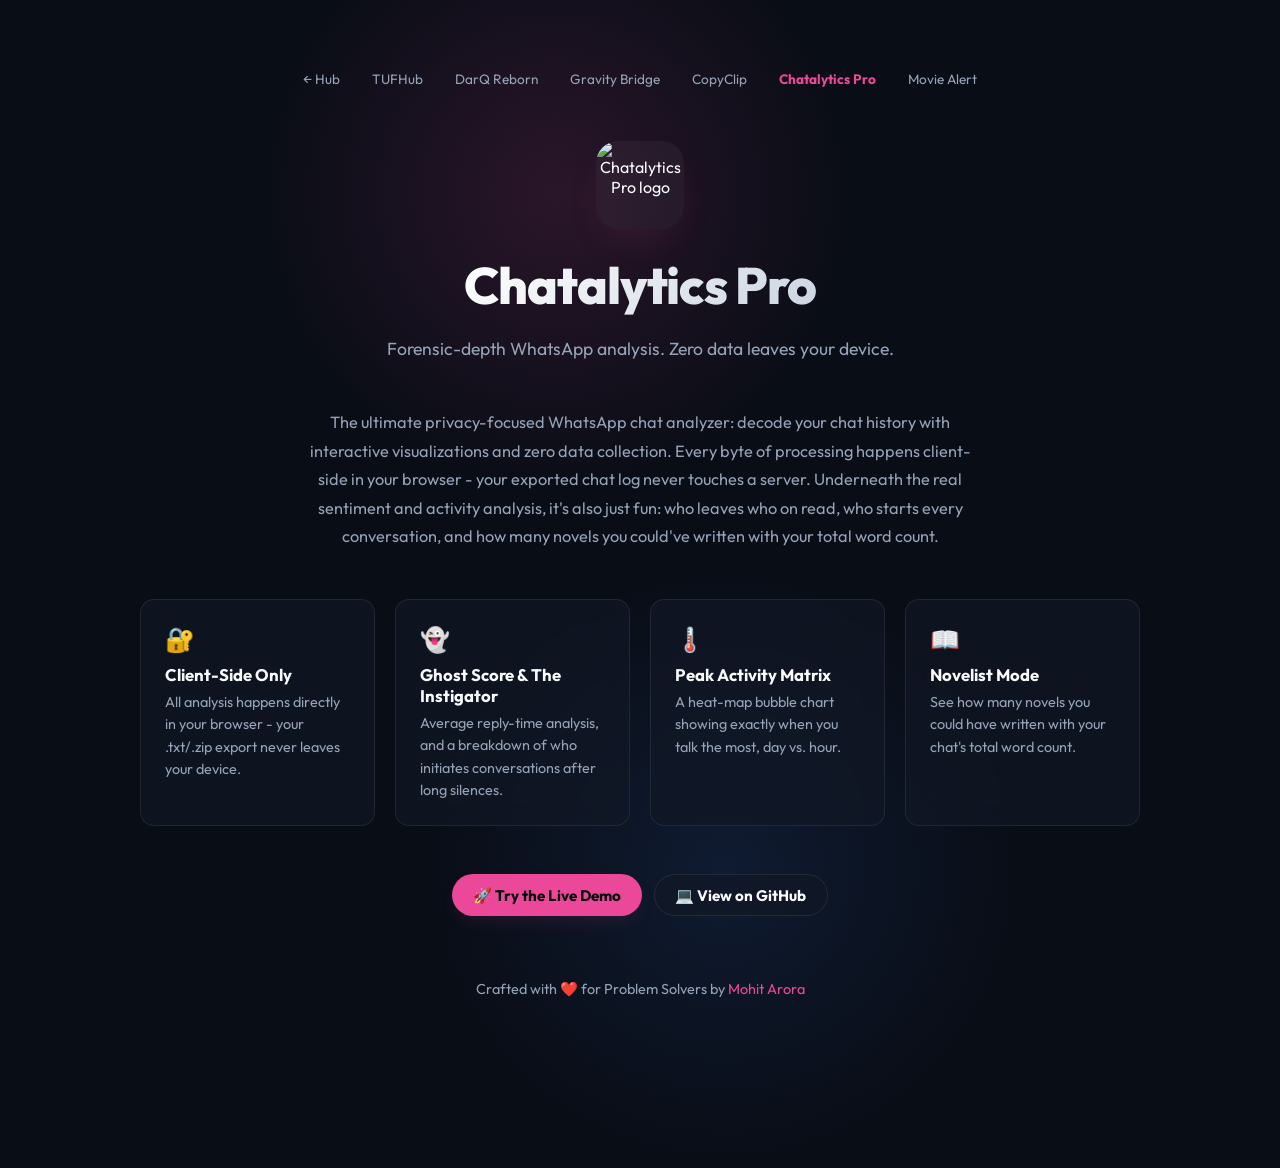
==== chat-analyzer/index.html @ bf2cc501 "feat: real icons, per-app subpages with dynamic theming, drop archive Addresses feedback on the prev" ====
<!DOCTYPE html>
<html lang="en">
<head>
    <meta charset="UTF-8">
    <meta name="viewport" content="width=device-width, initial-scale=1.0">
    <title>Chatalytics Pro | Mohit Arora</title>
    <link href="https://fonts.googleapis.com/css2?family=Outfit:wght@400;500;600;700;800&family=Fira+Code:wght@400;500&display=swap" rel="stylesheet">
    <link rel="icon" type="image/png" href="https://raw.githubusercontent.com/Arora-Sir/chatalytics-pro/main/public/logo192.png">
    <link rel="stylesheet" href="../assets/style.css">
</head>
<body class="theme-chatalytics-pro">
    <div class="container">
        <nav class="subpage-nav">
            <a href="../">&larr; Hub</a>
            <a href="../tufhub/">TUFHub</a>
            <a href="../darq-reborn/">DarQ Reborn</a>
            <a href="../gravity-bridge/">Gravity Bridge</a>
            <a href="../copyclip/">CopyClip</a>
            <a href="../chat-analyzer/" class="current">Chatalytics Pro</a>
            <a href="../movie-alert/">Movie Alert</a>
        </nav>

        <div class="project-hero">
            <img class="project-hero-icon" src="https://raw.githubusercontent.com/Arora-Sir/chatalytics-pro/main/public/logo512.png" alt="Chatalytics Pro logo">
            <h1>Chatalytics Pro</h1>
            <p class="project-tagline">Forensic-depth WhatsApp analysis. Zero data leaves your device.</p>
        </div>

        <p class="why-section">
            The ultimate privacy-focused WhatsApp chat analyzer: decode your chat history with
            interactive visualizations and zero data collection. Every byte of processing happens
            client-side in your browser - your exported chat log never touches a server. Underneath
            the real sentiment and activity analysis, it's also just fun: who leaves who on read, who
            starts every conversation, and how many novels you could've written with your total word count.
        </p>

        <div class="feature-grid">
            <div class="feature-card">
                <div class="feature-icon">🔐</div>
                <h3>Client-Side Only</h3>
                <p>All analysis happens directly in your browser - your .txt/.zip export never leaves your device.</p>
            </div>
            <div class="feature-card">
                <div class="feature-icon">👻</div>
                <h3>Ghost Score &amp; The Instigator</h3>
                <p>Average reply-time analysis, and a breakdown of who initiates conversations after long silences.</p>
            </div>
            <div class="feature-card">
                <div class="feature-icon">🌡️</div>
                <h3>Peak Activity Matrix</h3>
                <p>A heat-map bubble chart showing exactly when you talk the most, day vs. hour.</p>
            </div>
            <div class="feature-card">
                <div class="feature-icon">📖</div>
                <h3>Novelist Mode</h3>
                <p>See how many novels you could have written with your chat's total word count.</p>
            </div>
        </div>

        <div class="cta-row">
            <a href="https://arora-sir.github.io/chatalytics-pro" class="cta-pill" target="_blank" rel="noopener">🚀 Try the Live Demo</a>
            <a href="https://github.com/Arora-Sir/chatalytics-pro" class="cta-pill secondary" target="_blank" rel="noopener">💻 View on GitHub</a>
        </div>

        <footer>
            Crafted with ❤️ for Problem Solvers by <a href="https://github.com/Arora-Sir">Mohit Arora</a>
        </footer>
    </div>
</body>
</html>
---- assets/style.css ----
/* ============================================================
   Arora-Sir.github.io - shared stylesheet
   Used by index.html and every /*-app subpage. Each subpage adds
   ONE body.theme-X class (see bottom of this file) to swap its
   accent color; everything else - layout, cards, type - stays
   identical across every page for a consistent system.
   ============================================================ */

:root {
    --bg: #090d16;
    --card-bg: rgba(18, 24, 38, 0.7);
    --card-border: rgba(255, 255, 255, 0.08);
    --primary: #f97316;
    --primary-glow: rgba(249, 115, 22, 0.15);
    --text-main: #f8fafc;
    --text-muted: #94a3b8;
    --accent-blue: #3b82f6;
}

* {
    box-sizing: border-box;
    margin: 0;
    padding: 0;
}

body {
    background-color: var(--bg);
    color: var(--text-main);
    font-family: 'Outfit', sans-serif;
    min-height: 100vh;
    display: flex;
    flex-direction: column;
    /* flex-start, not center: centering clips/misplaces content once a page is taller than
       the viewport, which every page here now is. */
    justify-content: flex-start;
    align-items: center;
    padding: 4rem 2rem;
    position: relative;
    overflow-x: hidden;
}

/* Ambient glow background */
body::before {
    content: '';
    position: absolute;
    top: -10%;
    left: 20%;
    width: 600px;
    height: 600px;
    background: radial-gradient(circle, var(--primary-glow) 0%, rgba(0, 0, 0, 0) 70%);
    border-radius: 50%;
    z-index: -1;
    pointer-events: none;
    transition: background 0.4s ease;
}

body::after {
    content: '';
    position: absolute;
    bottom: -10%;
    right: 20%;
    width: 600px;
    height: 600px;
    background: radial-gradient(circle, rgba(59, 130, 246, 0.12) 0%, rgba(0, 0, 0, 0) 70%);
    border-radius: 50%;
    z-index: -1;
    pointer-events: none;
}

.container {
    max-width: 1000px;
    width: 100%;
    margin: 0 auto;
}

/* Profile links */
.profile-links {
    display: flex;
    flex-wrap: wrap;
    justify-content: center;
    gap: 0.6rem;
    margin-bottom: 2.25rem;
}

.profile-pill {
    display: inline-flex;
    align-items: center;
    gap: 0.4rem;
    padding: 0.5rem 1.05rem;
    border-radius: 999px;
    background: var(--card-bg);
    border: 1px solid var(--card-border);
    color: var(--text-main);
    font-size: 0.88rem;
    font-weight: 600;
    text-decoration: none;
    backdrop-filter: blur(12px);
    transition: all 0.25s ease;
}

.profile-pill:hover {
    border-color: rgba(255, 255, 255, 0.25);
    transform: translateY(-2px);
    box-shadow: 0 10px 25px -10px rgba(0, 0, 0, 0.5);
}

.profile-pill.primary {
    background: linear-gradient(135deg, #2563eb 0%, #1d4ed8 100%);
    border-color: transparent;
    color: #ffffff;
    box-shadow: 0 4px 12px rgba(37, 99, 235, 0.3);
}

.profile-pill.primary:hover {
    box-shadow: 0 6px 18px rgba(37, 99, 235, 0.45);
}

/* Avatar */
.avatar {
    width: 92px;
    height: 92px;
    border-radius: 22px;
    object-fit: cover;
    border: 2px solid var(--card-border);
    box-shadow: 0 12px 30px -8px rgba(0, 0, 0, 0.6), 0 0 0 4px rgba(255, 255, 255, 0.02);
    display: block;
    margin: 0 auto 1.25rem;
}

h1 {
    font-size: clamp(2.1rem, 6vw, 3.2rem);
    font-weight: 800;
    text-align: center;
    margin-bottom: 0.5rem;
    background: linear-gradient(135deg, #ffffff 0%, #cbd5e1 100%);
    -webkit-background-clip: text;
    -webkit-text-fill-color: transparent;
    letter-spacing: -0.02em;
}

p.subtitle {
    text-align: center;
    color: var(--text-muted);
    font-size: 1.1rem;
    margin-bottom: 3.5rem;
    font-weight: 400;
}

/* Section headings for the grids below the hero */
.section-heading {
    font-size: clamp(1.25rem, 3.2vw, 1.55rem);
    font-weight: 700;
    color: var(--text-main);
    margin: 3.25rem 0 0.5rem;
    display: flex;
    align-items: center;
    gap: 0.55rem;
}

.section-heading:first-of-type {
    margin-top: 0;
}

.section-subtext {
    color: var(--text-muted);
    font-size: 0.95rem;
    max-width: 640px;
    margin-bottom: 1.5rem;
}

.grid {
    display: grid;
    grid-template-columns: repeat(auto-fill, minmax(280px, 1fr));
    gap: 2rem;
}

.blueprint-card {
    background: var(--card-bg);
    border: 1px solid var(--card-border);
    border-radius: 16px;
    padding: 2.2rem;
    backdrop-filter: blur(12px);
    text-decoration: none;
    color: inherit;
    transition: all 0.3s cubic-bezier(0.4, 0, 0.2, 1);
    display: flex;
    flex-direction: column;
    justify-content: space-between;
    position: relative;
    overflow: hidden;
}

.blueprint-card::before {
    content: '';
    position: absolute;
    top: 0;
    left: 0;
    right: 0;
    height: 3px;
    background: linear-gradient(90deg, var(--primary), var(--accent-blue));
    opacity: 0;
    transition: opacity 0.3s ease;
}

.blueprint-card:hover {
    transform: translateY(-6px);
    border-color: rgba(255, 255, 255, 0.2);
    box-shadow: 0 20px 40px -15px rgba(0, 0, 0, 0.5), 0 0 30px var(--primary-glow);
}

.blueprint-card:hover::before {
    opacity: 1;
}

.card-icon {
    font-size: 2.5rem;
    margin-bottom: 1.2rem;
}

/* Real per-app icon image, replacing the emoji .card-icon on app cards */
.card-icon-img {
    width: 3rem;
    height: 3rem;
    border-radius: 0.9rem;
    object-fit: cover;
    background: rgba(255, 255, 255, 0.04);
    margin-bottom: 1.2rem;
    display: block;
}

.card-title {
    font-size: 1.4rem;
    font-weight: 700;
    margin-bottom: 0.8rem;
    color: #ffffff;
}

.card-desc {
    color: var(--text-muted);
    font-size: 0.95rem;
    line-height: 1.6;
    margin-bottom: 2rem;
}

.card-link {
    font-weight: 600;
    color: var(--primary);
    font-size: 0.95rem;
    display: flex;
    align-items: center;
    justify-content: space-between;
    gap: 0.5rem;
    transition: color 0.2s ease;
}

.store-btn {
    background: linear-gradient(135deg, #2563eb 0%, #1d4ed8 100%);
    color: #ffffff !important;
    padding: 0.4rem 0.9rem;
    border-radius: 8px;
    font-size: 0.85rem;
    font-weight: 600;
    text-decoration: none;
    box-shadow: 0 4px 12px rgba(37, 99, 235, 0.3);
    transition: all 0.2s ease;
}

.store-btn:hover {
    transform: translateY(-1px);
    box-shadow: 0 6px 16px rgba(37, 99, 235, 0.45);
}

.blueprint-card:hover .card-link {
    color: var(--primary);
    filter: brightness(1.25);
}

/* Private-repo badge: shown on a homepage card face (in place of nothing) and on a subpage's
   CTA row (in place of a GitHub pill) - never a link, since there's nowhere public to send anyone. */
.private-badge {
    display: inline-flex;
    align-items: center;
    gap: 0.4rem;
    padding: 0.35rem 0.8rem;
    border-radius: 999px;
    background: rgba(255, 255, 255, 0.05);
    border: 1px solid var(--card-border);
    color: var(--text-muted);
    font-size: 0.78rem;
    font-weight: 600;
    cursor: help;
}

/* ============================================================
   Subpage-only components (nav, project hero, feature grid, CTA row)
   ============================================================ */

.subpage-nav {
    display: flex;
    flex-wrap: wrap;
    justify-content: center;
    gap: 0.5rem;
    margin-bottom: 3rem;
    font-size: 0.85rem;
}

.subpage-nav a {
    color: var(--text-muted);
    text-decoration: none;
    padding: 0.35rem 0.75rem;
    border-radius: 999px;
    transition: all 0.2s ease;
}

.subpage-nav a:hover {
    color: var(--text-main);
    background: rgba(255, 255, 255, 0.06);
}

.subpage-nav a.current {
    color: var(--primary);
    font-weight: 700;
}

.project-hero {
    display: flex;
    flex-direction: column;
    align-items: center;
    text-align: center;
    margin-bottom: 3rem;
}

.project-hero-icon {
    width: 5.5rem;
    height: 5.5rem;
    border-radius: 1.4rem;
    object-fit: cover;
    background: rgba(255, 255, 255, 0.04);
    box-shadow: 0 16px 40px -12px var(--primary-glow);
    margin-bottom: 1.5rem;
}

/* Used instead of an <img> for the two private repos, which have no repo-hosted icon asset */
.project-hero-icon.is-emoji {
    display: flex;
    align-items: center;
    justify-content: center;
    font-size: 2.75rem;
    border: 1px solid var(--card-border);
}

.project-tagline {
    color: var(--text-muted);
    font-size: 1.1rem;
    max-width: 34rem;
    margin: 0.75rem auto 0;
}

.why-section {
    max-width: 42rem;
    margin: 0 auto 3rem;
    color: var(--text-muted);
    font-size: 1.02rem;
    line-height: 1.75;
    text-align: center;
}

.why-section strong {
    color: var(--text-main);
}

.feature-grid {
    display: grid;
    grid-template-columns: repeat(auto-fill, minmax(230px, 1fr));
    gap: 1.25rem;
    margin-bottom: 3rem;
}

.feature-card {
    background: var(--card-bg);
    border: 1px solid var(--card-border);
    border-radius: 14px;
    padding: 1.5rem;
    backdrop-filter: blur(12px);
}

.feature-card .feature-icon {
    font-size: 1.5rem;
    margin-bottom: 0.6rem;
}

.feature-card h3 {
    font-size: 1.05rem;
    font-weight: 700;
    color: var(--text-main);
    margin-bottom: 0.4rem;
}

.feature-card p {
    color: var(--text-muted);
    font-size: 0.9rem;
    line-height: 1.55;
}

.cta-row {
    display: flex;
    flex-wrap: wrap;
    justify-content: center;
    gap: 0.75rem;
    margin-bottom: 1rem;
}

.cta-pill {
    display: inline-flex;
    align-items: center;
    gap: 0.5rem;
    padding: 0.65rem 1.3rem;
    border-radius: 999px;
    background: var(--primary);
    color: #05060a !important;
    font-weight: 700;
    font-size: 0.95rem;
    text-decoration: none;
    box-shadow: 0 8px 20px -6px var(--primary-glow);
    transition: all 0.2s ease;
}

.cta-pill:hover {
    transform: translateY(-2px);
    filter: brightness(1.08);
}

.cta-pill.secondary {
    background: var(--card-bg);
    color: var(--text-main) !important;
    border: 1px solid var(--card-border);
    box-shadow: none;
}

.cta-pill.secondary:hover {
    border-color: rgba(255, 255, 255, 0.25);
}

footer {
    margin-top: 4rem;
    text-align: center;
    color: var(--text-muted);
    font-size: 0.9rem;
}

footer a {
    color: var(--primary);
    text-decoration: none;
}

@media (max-width: 768px) {
    body { padding: 2rem 1.25rem; }
    .blueprint-card { padding: 1.5rem; }
    .section-heading { margin-top: 2.5rem; }
    .project-hero-icon { width: 4.5rem; height: 4.5rem; }
}

/* ============================================================
   Per-app accent themes. Same base palette, one swapped hue each -
   real feedback on scroll position/hover already comes from --primary
   everywhere else in this file, so this block alone re-themes a page.
   ============================================================ */

body.theme-darq-reborn {
    --primary: #8b5cf6;
    --primary-glow: rgba(139, 92, 246, 0.15);
}

body.theme-tufhub {
    /* Matches tufhub.mohitarora.me's actual live --primary, confirmed by inspecting the site. */
    --primary: #38bdf8;
    --primary-glow: rgba(56, 189, 248, 0.15);
}

body.theme-gravity-bridge {
    --primary: #06b6d4;
    --primary-glow: rgba(6, 182, 212, 0.15);
}

body.theme-copyclip {
    --primary: #22c55e;
    --primary-glow: rgba(34, 197, 94, 0.15);
}

body.theme-chatalytics-pro {
    --primary: #ec4899;
    --primary-glow: rgba(236, 72, 153, 0.15);
}

body.theme-movie-alert {
    --primary: #f59e0b;
    --primary-glow: rgba(245, 158, 11, 0.15);
}
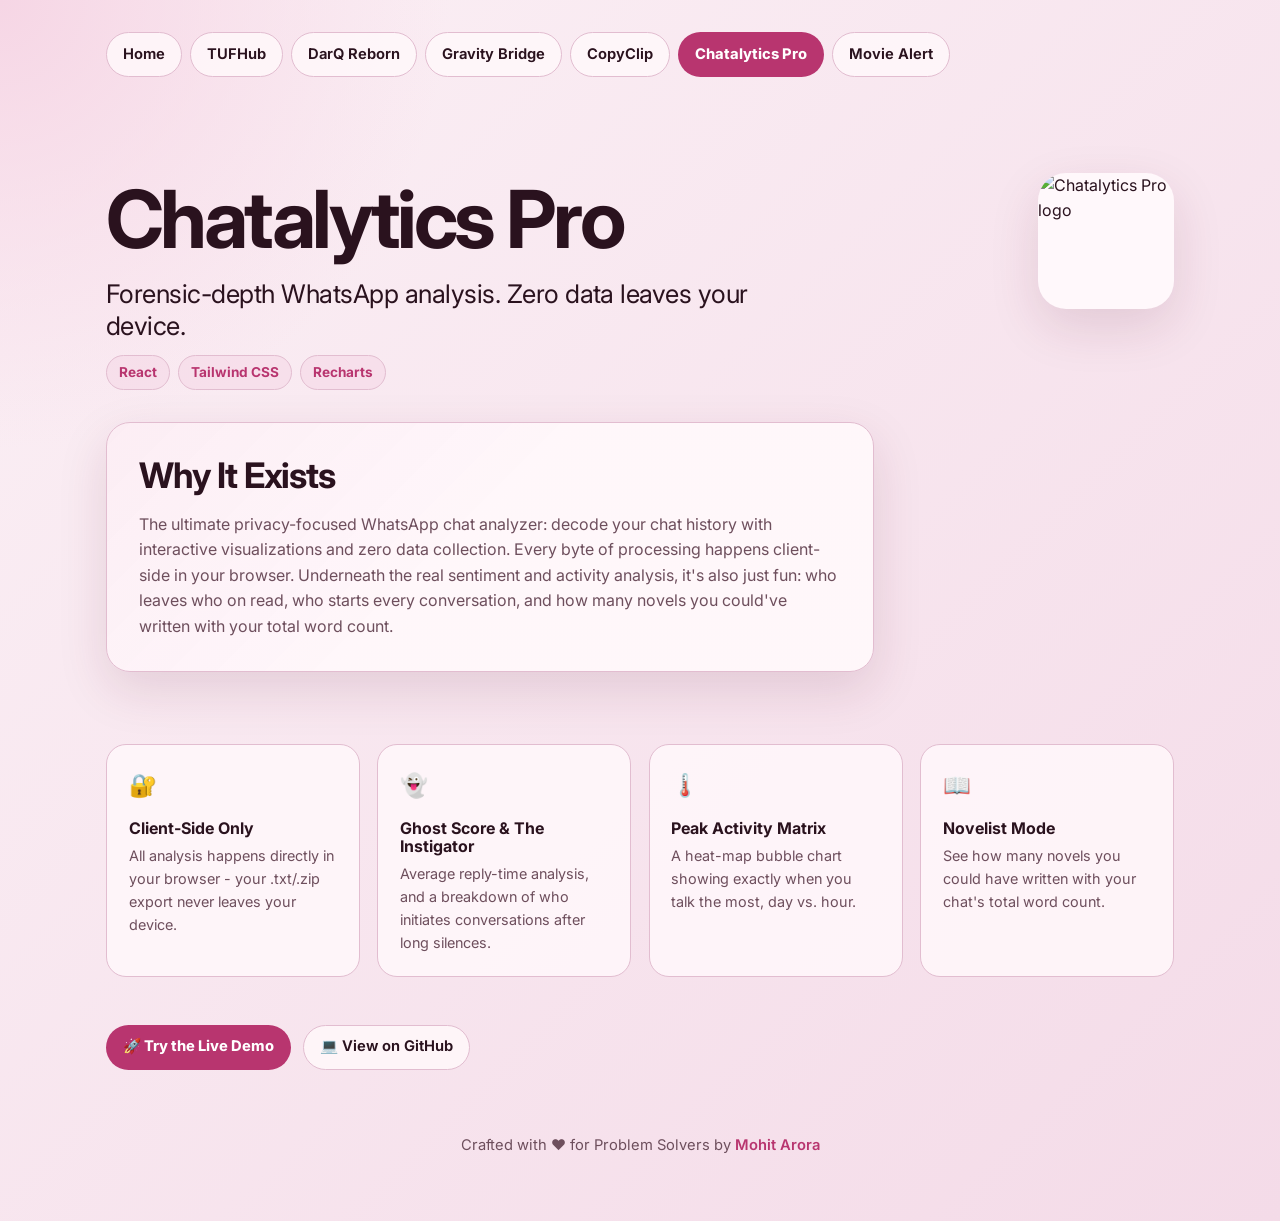
==== commit bcb179c4: "feat: redesign to match bikram-agarwal.github.io's actual design system Cloned bikram-agarwal/bikram" ====
--- a/chat-analyzer/index.html
+++ b/chat-analyzer/index.html
@@ -4,35 +4,63 @@
     <meta charset="UTF-8">
     <meta name="viewport" content="width=device-width, initial-scale=1.0">
     <title>Chatalytics Pro | Mohit Arora</title>
-    <link href="https://fonts.googleapis.com/css2?family=Outfit:wght@400;500;600;700;800&family=Fira+Code:wght@400;500&display=swap" rel="stylesheet">
+    <link rel="preconnect" href="https://fonts.googleapis.com">
+    <link rel="preconnect" href="https://fonts.gstatic.com" crossorigin>
+    <link href="https://fonts.googleapis.com/css2?family=Inter:wght@400;500;600;700;800&display=optional" rel="stylesheet">
     <link rel="icon" type="image/png" href="https://raw.githubusercontent.com/Arora-Sir/chatalytics-pro/main/public/logo192.png">
     <link rel="stylesheet" href="../assets/style.css">
+    <script src="../assets/site.js" defer></script>
 </head>
 <body class="theme-chatalytics-pro">
-    <div class="container">
-        <nav class="subpage-nav">
-            <a href="../">&larr; Hub</a>
-            <a href="../tufhub/">TUFHub</a>
-            <a href="../darq-reborn/">DarQ Reborn</a>
-            <a href="../gravity-bridge/">Gravity Bridge</a>
-            <a href="../copyclip/">CopyClip</a>
-            <a href="../chat-analyzer/" class="current">Chatalytics Pro</a>
-            <a href="../movie-alert/">Movie Alert</a>
+    <main class="site-shell">
+        <nav class="page-nav desktop-site-nav" aria-label="Site pages">
+            <a class="pill" href="../">Home</a>
+            <a class="pill" href="../tufhub/">TUFHub</a>
+            <a class="pill" href="../darq-reborn/">DarQ Reborn</a>
+            <a class="pill" href="../gravity-bridge/">Gravity Bridge</a>
+            <a class="pill" href="../copyclip/">CopyClip</a>
+            <a class="pill primary" href="../chat-analyzer/" aria-current="page">Chatalytics Pro</a>
+            <a class="pill" href="../movie-alert/">Movie Alert</a>
         </nav>
+        <details class="mobile-site-menu">
+            <summary aria-label="Open menu"><span class="menu-icon"><span></span><span></span><span></span></span></summary>
+            <div class="mobile-menu-panel">
+                <nav class="mobile-menu-links" aria-label="Site pages">
+                    <a href="../">Home</a>
+                    <a href="../tufhub/">TUFHub</a>
+                    <a href="../darq-reborn/">DarQ Reborn</a>
+                    <a href="../gravity-bridge/">Gravity Bridge</a>
+                    <a href="../copyclip/">CopyClip</a>
+                    <a href="../chat-analyzer/" class="current" aria-current="page">Chatalytics Pro</a>
+                    <a href="../movie-alert/">Movie Alert</a>
+                </nav>
+            </div>
+        </details>
 
-        <div class="project-hero">
-            <img class="project-hero-icon" src="https://raw.githubusercontent.com/Arora-Sir/chatalytics-pro/main/public/logo512.png" alt="Chatalytics Pro logo">
-            <h1>Chatalytics Pro</h1>
-            <p class="project-tagline">Forensic-depth WhatsApp analysis. Zero data leaves your device.</p>
-        </div>
-
-        <p class="why-section">
-            The ultimate privacy-focused WhatsApp chat analyzer: decode your chat history with
-            interactive visualizations and zero data collection. Every byte of processing happens
-            client-side in your browser - your exported chat log never touches a server. Underneath
-            the real sentiment and activity analysis, it's also just fun: who leaves who on read, who
-            starts every conversation, and how many novels you could've written with your total word count.
-        </p>
+        <section class="hero project-hero">
+            <div class="hero-media">
+                <img class="app-logo" src="https://raw.githubusercontent.com/Arora-Sir/chatalytics-pro/main/public/logo512.png" alt="Chatalytics Pro logo">
+            </div>
+            <div class="hero-copy">
+                <h1>Chatalytics Pro</h1>
+                <p class="tagline">Forensic-depth WhatsApp analysis. Zero data leaves your device.</p>
+                <div class="chip-row" aria-label="Stack">
+                    <span class="meta-chip">React</span>
+                    <span class="meta-chip">Tailwind CSS</span>
+                    <span class="meta-chip">Recharts</span>
+                </div>
+                <section class="content-card">
+                    <h2>Why It Exists</h2>
+                    <p>
+                        The ultimate privacy-focused WhatsApp chat analyzer: decode your chat history with
+                        interactive visualizations and zero data collection. Every byte of processing happens
+                        client-side in your browser. Underneath the real sentiment and activity analysis, it's
+                        also just fun: who leaves who on read, who starts every conversation, and how many
+                        novels you could've written with your total word count.
+                    </p>
+                </section>
+            </div>
+        </section>
 
         <div class="feature-grid">
             <div class="feature-card">
@@ -58,13 +86,13 @@
         </div>
 
         <div class="cta-row">
-            <a href="https://arora-sir.github.io/chatalytics-pro" class="cta-pill" target="_blank" rel="noopener">🚀 Try the Live Demo</a>
-            <a href="https://github.com/Arora-Sir/chatalytics-pro" class="cta-pill secondary" target="_blank" rel="noopener">💻 View on GitHub</a>
+            <a href="https://arora-sir.github.io/chatalytics-pro" class="pill primary" target="_blank" rel="noopener">🚀 Try the Live Demo</a>
+            <a href="https://github.com/Arora-Sir/chatalytics-pro" class="pill" target="_blank" rel="noopener">💻 View on GitHub</a>
         </div>
 
-        <footer>
+        <footer class="site-footer">
             Crafted with ❤️ for Problem Solvers by <a href="https://github.com/Arora-Sir">Mohit Arora</a>
         </footer>
-    </div>
+    </main>
 </body>
 </html>
--- a/assets/style.css
+++ b/assets/style.css
@@ -1,498 +1,697 @@
 /* ============================================================
    Arora-Sir.github.io - shared stylesheet
-   Used by index.html and every /*-app subpage. Each subpage adds
-   ONE body.theme-X class (see bottom of this file) to swap its
-   accent color; everything else - layout, cards, type - stays
-   identical across every page for a consistent system.
+   Design system modeled directly on bikram-agarwal.github.io's actual
+   source (cloned and read in full - not just what rendered): warm
+   cream/tan/brown palette in light+dark, Inter type, avatar-in-hero
+   layout, pill nav with a color-mix() press ripple, card hover-reveal
+   affordance, and per-app full light+dark re-theming via one body
+   class per page. Class names mirror his where the pattern is the
+   same, so this stays traceable back to the source it's built from.
    ============================================================ */
 
 :root {
-    --bg: #090d16;
-    --card-bg: rgba(18, 24, 38, 0.7);
-    --card-border: rgba(255, 255, 255, 0.08);
-    --primary: #f97316;
-    --primary-glow: rgba(249, 115, 22, 0.15);
-    --text-main: #f8fafc;
-    --text-muted: #94a3b8;
-    --accent-blue: #3b82f6;
-}
-
-* {
-    box-sizing: border-box;
-    margin: 0;
-    padding: 0;
-}
+  color-scheme: light dark;
+  --bg: #f7f2ea;
+  --surface: #fffaf3;
+  --surface-strong: #f0e2d2;
+  --text: #211a15;
+  --muted: #6e5f53;
+  --primary: #7a4d00;
+  --primary-soft: #f5d9a8;
+  --outline: #d7c3ae;
+  --shadow: 0 18px 50px rgb(77 52 24 / 12%);
+  --interactive-transition:
+    border-color 180ms ease,
+    box-shadow 180ms ease,
+    transform 180ms ease,
+    background-color 180ms ease;
+  --press-ripple: radial-gradient(
+    circle at center,
+    color-mix(in srgb, var(--primary) 42%, white) 0%,
+    color-mix(in srgb, var(--primary) 28%, transparent) 45%,
+    transparent 72%
+  );
+}
+
+@media (prefers-color-scheme: dark) {
+  :root {
+    --bg: #17120e;
+    --surface: #211a15;
+    --surface-strong: #30251e;
+    --text: #f2e8df;
+    --muted: #cab9a9;
+    --primary: #ffc46b;
+    --primary-soft: #5b3a00;
+    --outline: #554437;
+    --shadow: 0 18px 50px rgb(0 0 0 / 35%);
+  }
+}
+
+/* ---------- Per-app themes (full light+dark token sets, not just one swapped variable) ---------- */
+
+body.theme-tufhub {
+  --bg: #eef6fa; --surface: #f8fcfe; --surface-strong: #dceaf2;
+  --text: #12222b; --muted: #4d6b78;
+  --primary: #1c7fb0; --primary-soft: #cde8f5; --outline: #b8d4e2;
+  --shadow: 0 18px 50px rgb(20 60 80 / 13%);
+}
+body.theme-darq-reborn {
+  --bg: #f5f1fb; --surface: #fbf9fe; --surface-strong: #e6ddf5;
+  --text: #1e1730; --muted: #5f5670;
+  --primary: #6d3fc2; --primary-soft: #e3d4f7; --outline: #cbb8e6;
+  --shadow: 0 18px 50px rgb(60 30 90 / 13%);
+}
+body.theme-gravity-bridge {
+  --bg: #eef9fa; --surface: #f7fdfd; --surface-strong: #d8eef0;
+  --text: #112628; --muted: #4a6b6e;
+  --primary: #0f7a8c; --primary-soft: #cdeef2; --outline: #b3dde1;
+  --shadow: 0 18px 50px rgb(10 70 80 / 13%);
+}
+body.theme-copyclip {
+  --bg: #f0f8ee; --surface: #f9fdf7; --surface-strong: #dcecd6;
+  --text: #16250f; --muted: #4f6448;
+  --primary: #2f7d3f; --primary-soft: #d5ecd0; --outline: #bcdab2;
+  --shadow: 0 18px 50px rgb(30 70 30 / 13%);
+}
+body.theme-chatalytics-pro {
+  --bg: #fbf0f5; --surface: #fff8fb; --surface-strong: #f4dbe8;
+  --text: #2a121e; --muted: #6e4f5d;
+  --primary: #b8356f; --primary-soft: #f6d6e5; --outline: #e2bdd0;
+  --shadow: 0 18px 50px rgb(90 20 55 / 13%);
+}
+body.theme-movie-alert {
+  --bg: #faf3e6; --surface: #fffbf3; --surface-strong: #f0dfbc;
+  --text: #261d0c; --muted: #6b5c3f;
+  --primary: #a8660a; --primary-soft: #f5e0b0; --outline: #ddc79a;
+  --shadow: 0 18px 50px rgb(90 60 10 / 13%);
+}
+
+@media (prefers-color-scheme: dark) {
+  body.theme-tufhub {
+    --bg: #0c161b; --surface: #142129; --surface-strong: #1c2f38;
+    --text: #e5f2f8; --muted: #a8c2cc;
+    --primary: #7dd3fc; --primary-soft: #1a3a4a; --outline: #35505c;
+    --shadow: 0 18px 50px rgb(0 0 0 / 38%);
+  }
+  body.theme-darq-reborn {
+    --bg: #140f1e; --surface: #1e1729; --surface-strong: #2b2138;
+    --text: #ede7f5; --muted: #c2b6d4;
+    --primary: #c4a6ff; --primary-soft: #3a2a5c; --outline: #4d3d68;
+    --shadow: 0 18px 50px rgb(0 0 0 / 38%);
+  }
+  body.theme-gravity-bridge {
+    --bg: #0a1719; --surface: #132224; --surface-strong: #1b3134;
+    --text: #e0f4f6; --muted: #a3c4c8;
+    --primary: #7fe3f0; --primary-soft: #123a40; --outline: #2f4e52;
+    --shadow: 0 18px 50px rgb(0 0 0 / 38%);
+  }
+  body.theme-copyclip {
+    --bg: #0e1a0f; --surface: #172417; --surface-strong: #223321;
+    --text: #e6f2e2; --muted: #b3cdac;
+    --primary: #8ee0a0; --primary-soft: #1f3d22; --outline: #3b5539;
+    --shadow: 0 18px 50px rgb(0 0 0 / 36%);
+  }
+  body.theme-chatalytics-pro {
+    --bg: #1c0f16; --surface: #291822; --surface-strong: #382330;
+    --text: #f5e2ec; --muted: #d0aec0;
+    --primary: #f4a0c4; --primary-soft: #4a1f36; --outline: #5c3a4e;
+    --shadow: 0 18px 50px rgb(0 0 0 / 38%);
+  }
+  body.theme-movie-alert {
+    --bg: #1a1408; --surface: #261e10; --surface-strong: #362b17;
+    --text: #f5ecd8; --muted: #cdb98f;
+    --primary: #ffcc80; --primary-soft: #4a3512; --outline: #5c4a2a;
+    --shadow: 0 18px 50px rgb(0 0 0 / 36%);
+  }
+}
+
+/* ---------- Base ---------- */
+
+* { box-sizing: border-box; }
 
 body {
-    background-color: var(--bg);
-    color: var(--text-main);
-    font-family: 'Outfit', sans-serif;
-    min-height: 100vh;
-    display: flex;
-    flex-direction: column;
-    /* flex-start, not center: centering clips/misplaces content once a page is taller than
-       the viewport, which every page here now is. */
-    justify-content: flex-start;
-    align-items: center;
-    padding: 4rem 2rem;
-    position: relative;
-    overflow-x: hidden;
-}
-
-/* Ambient glow background */
-body::before {
-    content: '';
-    position: absolute;
-    top: -10%;
-    left: 20%;
-    width: 600px;
-    height: 600px;
-    background: radial-gradient(circle, var(--primary-glow) 0%, rgba(0, 0, 0, 0) 70%);
-    border-radius: 50%;
-    z-index: -1;
-    pointer-events: none;
-    transition: background 0.4s ease;
-}
-
-body::after {
-    content: '';
-    position: absolute;
-    bottom: -10%;
-    right: 20%;
-    width: 600px;
-    height: 600px;
-    background: radial-gradient(circle, rgba(59, 130, 246, 0.12) 0%, rgba(0, 0, 0, 0) 70%);
-    border-radius: 50%;
-    z-index: -1;
-    pointer-events: none;
-}
-
-.container {
-    max-width: 1000px;
-    width: 100%;
-    margin: 0 auto;
-}
-
-/* Profile links */
-.profile-links {
-    display: flex;
-    flex-wrap: wrap;
-    justify-content: center;
-    gap: 0.6rem;
-    margin-bottom: 2.25rem;
-}
-
-.profile-pill {
-    display: inline-flex;
-    align-items: center;
-    gap: 0.4rem;
-    padding: 0.5rem 1.05rem;
-    border-radius: 999px;
-    background: var(--card-bg);
-    border: 1px solid var(--card-border);
-    color: var(--text-main);
-    font-size: 0.88rem;
-    font-weight: 600;
-    text-decoration: none;
-    backdrop-filter: blur(12px);
-    transition: all 0.25s ease;
-}
-
-.profile-pill:hover {
-    border-color: rgba(255, 255, 255, 0.25);
-    transform: translateY(-2px);
-    box-shadow: 0 10px 25px -10px rgba(0, 0, 0, 0.5);
-}
-
-.profile-pill.primary {
-    background: linear-gradient(135deg, #2563eb 0%, #1d4ed8 100%);
+  margin: 0;
+  min-height: 100vh;
+  font-family: Inter, ui-sans-serif, system-ui, -apple-system, BlinkMacSystemFont, "Segoe UI", sans-serif;
+  line-height: 1.6;
+  color: var(--text);
+  background:
+    radial-gradient(circle at top left, var(--primary-soft), transparent 28rem),
+    linear-gradient(135deg, var(--bg), var(--surface-strong));
+  transition: background-color 220ms ease, color 220ms ease;
+}
+
+a { color: var(--primary); text-decoration: none; }
+a, button, summary { -webkit-tap-highlight-color: transparent; }
+
+.site-shell {
+  display: flex;
+  flex-direction: column;
+  width: min(68rem, 100%);
+  min-height: 100vh;
+  margin: 0 auto;
+  padding: 2rem 0.625rem 4rem;
+}
+
+/* ---------- Typography ---------- */
+
+h1, h2, h3 { line-height: 1.15; }
+
+h1 {
+  max-width: 48rem;
+  margin: 0;
+  font-size: clamp(2.4rem, 8vw, 5rem);
+  letter-spacing: -0.045em;
+}
+
+.tagline {
+  max-width: 44rem;
+  margin: 0.8rem 0 0;
+  color: var(--text);
+  font-size: clamp(1.2rem, 3.4vw, 1.6rem);
+  font-weight: 400;
+  line-height: 1.25;
+  letter-spacing: -0.02em;
+}
+
+h2 {
+  margin: 1rem 0 1rem;
+  font-size: clamp(1.6rem, 4vw, 2.2rem);
+  letter-spacing: -0.03em;
+}
+
+.lede {
+  max-width: 44rem;
+  margin: 0.85rem 0 0;
+  color: var(--muted);
+  font-size: 1.05rem;
+}
+
+/* ---------- Nav / pills ---------- */
+
+.nav {
+  display: flex;
+  flex-wrap: wrap;
+  gap: 0.75rem;
+  margin: 1.5rem 0 0;
+}
+
+.page-nav {
+  display: flex;
+  flex-wrap: wrap;
+  gap: 0.5rem;
+  margin: 0 0 2.5rem;
+}
+
+.pill {
+  position: relative;
+  display: inline-flex;
+  align-items: center;
+  gap: 0.45rem;
+  min-height: 2.6rem;
+  padding: 0.6rem 1rem;
+  border: 1px solid var(--outline);
+  border-radius: 999px;
+  color: var(--text);
+  background: color-mix(in srgb, var(--surface) 85%, transparent);
+  text-decoration: none;
+  font-size: 0.92rem;
+  font-weight: 650;
+  overflow: hidden;
+  transition: var(--interactive-transition);
+}
+
+.pill::after {
+  position: absolute;
+  inset: 0;
+  border-radius: inherit;
+  background: var(--press-ripple);
+  content: "";
+  opacity: 0;
+  pointer-events: none;
+  transform: scale(0.45);
+  transition: opacity 180ms ease, transform 260ms ease;
+}
+
+.pill:active::after,
+.mobile-site-menu summary:active::after {
+  opacity: 0.28;
+  transform: scale(1.8);
+  transition-duration: 80ms;
+}
+
+.pill-icon {
+  width: 1.1rem;
+  height: 1.1rem;
+  border-radius: 0.25rem;
+  object-fit: contain;
+  filter: drop-shadow(0 1px 1px rgb(0 0 0 / 22%));
+}
+
+/* GitHub's mark is near-black - invert it on the filled primary pill so it stays visible,
+   same treatment Bikram's site uses for the same reason. */
+.pill.primary .pill-icon[src*="fav_github"] {
+  filter: invert(1) drop-shadow(0 1px 1px rgb(0 0 0 / 30%));
+}
+
+.pill.primary {
+  border-color: transparent;
+  color: #fff;
+  background: var(--primary);
+  font-weight: 760;
+}
+
+@media (hover: hover) and (pointer: fine) {
+  a.pill:hover {
+    border-color: color-mix(in srgb, var(--primary) 46%, var(--outline));
+    background: color-mix(in srgb, var(--surface) 94%, var(--primary-soft));
+    box-shadow:
+      0 0.65rem 1.45rem rgb(0 0 0 / 10%),
+      0 0 1rem color-mix(in srgb, var(--primary) 9%, transparent);
+    transform: translateY(-0.12rem);
+  }
+  a.pill.primary:hover {
     border-color: transparent;
-    color: #ffffff;
-    box-shadow: 0 4px 12px rgba(37, 99, 235, 0.3);
-}
-
-.profile-pill.primary:hover {
-    box-shadow: 0 6px 18px rgba(37, 99, 235, 0.45);
-}
-
-/* Avatar */
+    background: color-mix(in srgb, var(--primary) 88%, white);
+  }
+}
+
+.pill:focus-visible {
+  outline: 3px solid color-mix(in srgb, var(--primary) 70%, white);
+  outline-offset: 3px;
+}
+
+/* ---------- Hero (homepage: profile-hero; subpages: project-hero) ---------- */
+
+.hero { padding: 3rem 0 2rem; }
+.profile-hero { padding: 3.5rem 0 2.5rem; }
+.project-hero { padding: 3.5rem 0 2.5rem; }
+
+.profile-hero,
+.project-hero {
+  display: grid;
+  grid-template-columns: minmax(0, 1fr) auto;
+  gap: clamp(1.5rem, 5vw, 3rem);
+  align-items: start;
+}
+
+.profile-hero > .hero-copy,
+.project-hero > .hero-copy { order: 1; }
+.profile-hero > .hero-media,
+.project-hero > .hero-media { order: 2; }
+
+.hero-media {
+  display: flex;
+  flex-direction: column;
+  align-items: center;
+}
+
+.hero-media .nav {
+  flex-direction: column;
+  align-items: stretch;
+  width: min(15rem, 100%);
+  margin-top: 1.25rem;
+}
+
+.hero-media .pill { justify-content: center; }
+
 .avatar {
-    width: 92px;
-    height: 92px;
-    border-radius: 22px;
-    object-fit: cover;
-    border: 2px solid var(--card-border);
-    box-shadow: 0 12px 30px -8px rgba(0, 0, 0, 0.6), 0 0 0 4px rgba(255, 255, 255, 0.02);
-    display: block;
-    margin: 0 auto 1.25rem;
-}
-
-h1 {
-    font-size: clamp(2.1rem, 6vw, 3.2rem);
-    font-weight: 800;
-    text-align: center;
-    margin-bottom: 0.5rem;
-    background: linear-gradient(135deg, #ffffff 0%, #cbd5e1 100%);
-    -webkit-background-clip: text;
-    -webkit-text-fill-color: transparent;
-    letter-spacing: -0.02em;
-}
-
-p.subtitle {
-    text-align: center;
-    color: var(--text-muted);
-    font-size: 1.1rem;
-    margin-bottom: 3.5rem;
-    font-weight: 400;
-}
-
-/* Section headings for the grids below the hero */
-.section-heading {
-    font-size: clamp(1.25rem, 3.2vw, 1.55rem);
-    font-weight: 700;
-    color: var(--text-main);
-    margin: 3.25rem 0 0.5rem;
-    display: flex;
-    align-items: center;
-    gap: 0.55rem;
-}
-
-.section-heading:first-of-type {
-    margin-top: 0;
-}
-
-.section-subtext {
-    color: var(--text-muted);
-    font-size: 0.95rem;
-    max-width: 640px;
-    margin-bottom: 1.5rem;
-}
+  width: clamp(7.5rem, 20vw, 11rem);
+  aspect-ratio: 1;
+  border: 1px solid var(--outline);
+  border-radius: 2rem;
+  object-fit: cover;
+  background: var(--surface);
+  box-shadow: var(--shadow);
+}
+
+.app-logo {
+  width: clamp(5.5rem, 16vw, 8.5rem);
+  aspect-ratio: 1;
+  border-radius: 1.75rem;
+  object-fit: cover;
+  background: var(--surface);
+  box-shadow: var(--shadow);
+}
+
+.app-logo.is-emoji {
+  display: flex;
+  align-items: center;
+  justify-content: center;
+  font-size: 2.75rem;
+  border: 1px solid var(--outline);
+}
+
+.chip-row {
+  display: flex;
+  flex-wrap: wrap;
+  gap: 0.5rem;
+  margin-top: 0.85rem;
+}
+
+.meta-chip {
+  display: inline-flex;
+  align-items: center;
+  min-height: 2rem;
+  padding: 0.35rem 0.75rem;
+  border: 1px solid var(--outline);
+  border-radius: 999px;
+  color: var(--primary);
+  background: color-mix(in srgb, var(--primary-soft) 50%, transparent);
+  font-size: 0.85rem;
+  font-weight: 700;
+}
+
+.private-chip {
+  display: inline-flex;
+  align-items: center;
+  gap: 0.35rem;
+  min-height: 2rem;
+  padding: 0.35rem 0.8rem;
+  border: 1px solid var(--outline);
+  border-radius: 999px;
+  color: var(--muted);
+  background: color-mix(in srgb, var(--surface) 70%, transparent);
+  font-size: 0.85rem;
+  font-weight: 650;
+  cursor: help;
+}
+
+/* ---------- Content card (prose blocks: philosophy blurb, "why it exists") ---------- */
+
+.content-card {
+  max-width: 48rem;
+  margin-top: 2rem;
+  padding: clamp(1.25rem, 4vw, 2rem);
+  border: 1px solid var(--outline);
+  border-radius: 1.5rem;
+  background:
+    linear-gradient(
+      135deg,
+      color-mix(in srgb, var(--primary-soft) 32%, var(--surface)),
+      color-mix(in srgb, var(--surface) 96%, transparent) 48%
+    );
+  box-shadow: var(--shadow);
+  transition: var(--interactive-transition);
+}
+
+.content-card p { margin: 0; color: var(--muted); }
+.content-card h2 { margin-top: 0; }
+
+/* ---------- Project cards ---------- */
+
+.projects-section { padding-top: 2.5rem; }
 
 .grid {
-    display: grid;
-    grid-template-columns: repeat(auto-fill, minmax(280px, 1fr));
-    gap: 2rem;
-}
-
-.blueprint-card {
-    background: var(--card-bg);
-    border: 1px solid var(--card-border);
-    border-radius: 16px;
-    padding: 2.2rem;
-    backdrop-filter: blur(12px);
-    text-decoration: none;
-    color: inherit;
-    transition: all 0.3s cubic-bezier(0.4, 0, 0.2, 1);
-    display: flex;
-    flex-direction: column;
-    justify-content: space-between;
-    position: relative;
-    overflow: hidden;
-}
-
-.blueprint-card::before {
-    content: '';
-    position: absolute;
-    top: 0;
-    left: 0;
-    right: 0;
-    height: 3px;
-    background: linear-gradient(90deg, var(--primary), var(--accent-blue));
-    opacity: 0;
-    transition: opacity 0.3s ease;
-}
-
-.blueprint-card:hover {
-    transform: translateY(-6px);
-    border-color: rgba(255, 255, 255, 0.2);
-    box-shadow: 0 20px 40px -15px rgba(0, 0, 0, 0.5), 0 0 30px var(--primary-glow);
-}
-
-.blueprint-card:hover::before {
-    opacity: 1;
-}
-
-.card-icon {
-    font-size: 2.5rem;
-    margin-bottom: 1.2rem;
-}
-
-/* Real per-app icon image, replacing the emoji .card-icon on app cards */
-.card-icon-img {
-    width: 3rem;
-    height: 3rem;
-    border-radius: 0.9rem;
-    object-fit: cover;
-    background: rgba(255, 255, 255, 0.04);
-    margin-bottom: 1.2rem;
-    display: block;
-}
-
-.card-title {
-    font-size: 1.4rem;
-    font-weight: 700;
-    margin-bottom: 0.8rem;
-    color: #ffffff;
-}
-
-.card-desc {
-    color: var(--text-muted);
-    font-size: 0.95rem;
-    line-height: 1.6;
-    margin-bottom: 2rem;
-}
-
-.card-link {
-    font-weight: 600;
-    color: var(--primary);
-    font-size: 0.95rem;
-    display: flex;
-    align-items: center;
-    justify-content: space-between;
-    gap: 0.5rem;
-    transition: color 0.2s ease;
-}
-
-.store-btn {
-    background: linear-gradient(135deg, #2563eb 0%, #1d4ed8 100%);
-    color: #ffffff !important;
-    padding: 0.4rem 0.9rem;
-    border-radius: 8px;
-    font-size: 0.85rem;
-    font-weight: 600;
-    text-decoration: none;
-    box-shadow: 0 4px 12px rgba(37, 99, 235, 0.3);
-    transition: all 0.2s ease;
-}
-
-.store-btn:hover {
-    transform: translateY(-1px);
-    box-shadow: 0 6px 16px rgba(37, 99, 235, 0.45);
-}
-
-.blueprint-card:hover .card-link {
-    color: var(--primary);
-    filter: brightness(1.25);
-}
-
-/* Private-repo badge: shown on a homepage card face (in place of nothing) and on a subpage's
-   CTA row (in place of a GitHub pill) - never a link, since there's nowhere public to send anyone. */
-.private-badge {
-    display: inline-flex;
-    align-items: center;
-    gap: 0.4rem;
-    padding: 0.35rem 0.8rem;
-    border-radius: 999px;
-    background: rgba(255, 255, 255, 0.05);
-    border: 1px solid var(--card-border);
-    color: var(--text-muted);
-    font-size: 0.78rem;
-    font-weight: 600;
-    cursor: help;
-}
-
-/* ============================================================
-   Subpage-only components (nav, project hero, feature grid, CTA row)
-   ============================================================ */
-
-.subpage-nav {
-    display: flex;
-    flex-wrap: wrap;
-    justify-content: center;
-    gap: 0.5rem;
-    margin-bottom: 3rem;
-    font-size: 0.85rem;
-}
-
-.subpage-nav a {
-    color: var(--text-muted);
-    text-decoration: none;
-    padding: 0.35rem 0.75rem;
-    border-radius: 999px;
-    transition: all 0.2s ease;
-}
-
-.subpage-nav a:hover {
-    color: var(--text-main);
-    background: rgba(255, 255, 255, 0.06);
-}
-
-.subpage-nav a.current {
-    color: var(--primary);
-    font-weight: 700;
-}
-
-.project-hero {
-    display: flex;
-    flex-direction: column;
-    align-items: center;
-    text-align: center;
-    margin-bottom: 3rem;
-}
-
-.project-hero-icon {
-    width: 5.5rem;
-    height: 5.5rem;
-    border-radius: 1.4rem;
-    object-fit: cover;
-    background: rgba(255, 255, 255, 0.04);
-    box-shadow: 0 16px 40px -12px var(--primary-glow);
-    margin-bottom: 1.5rem;
-}
-
-/* Used instead of an <img> for the two private repos, which have no repo-hosted icon asset */
-.project-hero-icon.is-emoji {
-    display: flex;
-    align-items: center;
-    justify-content: center;
-    font-size: 2.75rem;
-    border: 1px solid var(--card-border);
-}
-
-.project-tagline {
-    color: var(--text-muted);
-    font-size: 1.1rem;
-    max-width: 34rem;
-    margin: 0.75rem auto 0;
-}
-
-.why-section {
-    max-width: 42rem;
-    margin: 0 auto 3rem;
-    color: var(--text-muted);
-    font-size: 1.02rem;
-    line-height: 1.75;
-    text-align: center;
-}
-
-.why-section strong {
-    color: var(--text-main);
-}
+  display: grid;
+  grid-template-columns: repeat(auto-fit, minmax(15.5rem, 1fr));
+  gap: 1.25rem;
+  margin: 1.25rem 0 0;
+}
+
+.card {
+  position: relative;
+  display: flex;
+  flex-direction: column;
+  min-height: 13rem;
+  padding: 1.5rem;
+  border: 1px solid var(--outline);
+  border-radius: 1.5rem;
+  color: var(--text);
+  text-decoration: none;
+  background:
+    linear-gradient(
+      135deg,
+      color-mix(in srgb, var(--primary-soft) 30%, var(--surface)),
+      color-mix(in srgb, var(--surface) 96%, transparent) 48%
+    );
+  box-shadow: var(--shadow);
+  cursor: pointer;
+  transition: var(--interactive-transition);
+}
+
+.card-header {
+  display: flex;
+  align-items: center;
+  gap: 0.85rem;
+  min-height: 3rem;
+  margin-bottom: 1rem;
+}
+
+.card-logo {
+  flex: 0 0 auto;
+  width: 3rem;
+  height: 3rem;
+  border-radius: 0.9rem;
+  object-fit: cover;
+  background: var(--surface-strong);
+  transition: transform 180ms ease;
+}
+
+.card-logo.is-emoji {
+  display: flex;
+  align-items: center;
+  justify-content: center;
+  font-size: 1.6rem;
+  border: 1px solid var(--outline);
+}
+
+.card-title-group {
+  display: flex;
+  min-width: 0;
+  flex-direction: column;
+  align-items: flex-start;
+  justify-content: center;
+  gap: 0.35rem;
+}
+
+.card h3 { margin: 0; font-size: 1.2rem; }
+
+.card p {
+  margin: 0;
+  color: var(--muted);
+  flex: 1;
+}
+
+.card-badge {
+  display: inline-flex;
+  width: fit-content;
+  padding: 0.3rem 0.6rem;
+  border: 1px solid color-mix(in srgb, var(--primary) 34%, transparent);
+  border-radius: 999px;
+  color: var(--primary);
+  background: color-mix(in srgb, var(--primary-soft) 42%, transparent);
+  font-size: 0.7rem;
+  font-weight: 700;
+  letter-spacing: 0.02em;
+  white-space: nowrap;
+}
+
+.card::after {
+  margin-top: 1rem;
+  color: var(--primary);
+  content: "Open project \2192";
+  font-size: 0.8rem;
+  font-weight: 800;
+  letter-spacing: 0.04em;
+  opacity: 0;
+  text-transform: uppercase;
+  transform: translateY(0.35rem);
+  transition: opacity 180ms ease, transform 180ms ease;
+}
+
+.card:hover,
+.card:focus-visible {
+  border-color: color-mix(in srgb, var(--primary) 55%, var(--outline));
+  background: color-mix(in srgb, var(--surface) 96%, var(--primary-soft));
+  box-shadow:
+    0 1.3rem 3.2rem rgb(0 0 0 / 14%),
+    0 0 2rem color-mix(in srgb, var(--primary) 16%, transparent);
+  transform: translateY(-0.2rem);
+}
+
+.card:hover::after,
+.card:focus-visible::after { opacity: 1; transform: translateY(0); }
+
+.card:hover .card-logo,
+.card:focus-visible .card-logo { transform: translateY(-0.1rem) scale(1.04); }
+
+/* ---------- Feature grid (subpage highlights) ---------- */
 
 .feature-grid {
-    display: grid;
-    grid-template-columns: repeat(auto-fill, minmax(230px, 1fr));
-    gap: 1.25rem;
-    margin-bottom: 3rem;
+  display: grid;
+  grid-template-columns: repeat(auto-fit, minmax(14rem, 1fr));
+  gap: 1.1rem;
+  margin: 2rem 0 3rem;
 }
 
 .feature-card {
-    background: var(--card-bg);
-    border: 1px solid var(--card-border);
-    border-radius: 14px;
-    padding: 1.5rem;
-    backdrop-filter: blur(12px);
-}
-
-.feature-card .feature-icon {
-    font-size: 1.5rem;
-    margin-bottom: 0.6rem;
-}
-
-.feature-card h3 {
-    font-size: 1.05rem;
-    font-weight: 700;
-    color: var(--text-main);
-    margin-bottom: 0.4rem;
-}
-
-.feature-card p {
-    color: var(--text-muted);
-    font-size: 0.9rem;
-    line-height: 1.55;
-}
+  padding: 1.35rem;
+  border: 1px solid var(--outline);
+  border-radius: 1.25rem;
+  background: color-mix(in srgb, var(--surface) 88%, transparent);
+  transition: var(--interactive-transition);
+}
+
+.feature-card:hover {
+  border-color: color-mix(in srgb, var(--primary) 34%, var(--outline));
+  background: color-mix(in srgb, var(--surface) 95%, var(--primary-soft));
+}
+
+.feature-card .feature-icon { font-size: 1.4rem; margin-bottom: 0.6rem; }
+.feature-card h3 { font-size: 1rem; margin-bottom: 0.4rem; }
+.feature-card p { margin: 0; color: var(--muted); font-size: 0.9rem; }
+
+/* ---------- CTA row (subpage action links) ---------- */
 
 .cta-row {
-    display: flex;
-    flex-wrap: wrap;
-    justify-content: center;
-    gap: 0.75rem;
-    margin-bottom: 1rem;
-}
-
-.cta-pill {
-    display: inline-flex;
-    align-items: center;
-    gap: 0.5rem;
-    padding: 0.65rem 1.3rem;
-    border-radius: 999px;
-    background: var(--primary);
-    color: #05060a !important;
-    font-weight: 700;
-    font-size: 0.95rem;
-    text-decoration: none;
-    box-shadow: 0 8px 20px -6px var(--primary-glow);
-    transition: all 0.2s ease;
-}
-
-.cta-pill:hover {
-    transform: translateY(-2px);
-    filter: brightness(1.08);
-}
-
-.cta-pill.secondary {
-    background: var(--card-bg);
-    color: var(--text-main) !important;
-    border: 1px solid var(--card-border);
-    box-shadow: none;
-}
-
-.cta-pill.secondary:hover {
-    border-color: rgba(255, 255, 255, 0.25);
-}
-
-footer {
-    margin-top: 4rem;
-    text-align: center;
-    color: var(--text-muted);
-    font-size: 0.9rem;
-}
-
-footer a {
-    color: var(--primary);
-    text-decoration: none;
-}
-
-@media (max-width: 768px) {
-    body { padding: 2rem 1.25rem; }
-    .blueprint-card { padding: 1.5rem; }
-    .section-heading { margin-top: 2.5rem; }
-    .project-hero-icon { width: 4.5rem; height: 4.5rem; }
-}
-
-/* ============================================================
-   Per-app accent themes. Same base palette, one swapped hue each -
-   real feedback on scroll position/hover already comes from --primary
-   everywhere else in this file, so this block alone re-themes a page.
-   ============================================================ */
-
-body.theme-darq-reborn {
-    --primary: #8b5cf6;
-    --primary-glow: rgba(139, 92, 246, 0.15);
-}
-
-body.theme-tufhub {
-    /* Matches tufhub.mohitarora.me's actual live --primary, confirmed by inspecting the site. */
-    --primary: #38bdf8;
-    --primary-glow: rgba(56, 189, 248, 0.15);
-}
-
-body.theme-gravity-bridge {
-    --primary: #06b6d4;
-    --primary-glow: rgba(6, 182, 212, 0.15);
-}
-
-body.theme-copyclip {
-    --primary: #22c55e;
-    --primary-glow: rgba(34, 197, 94, 0.15);
-}
-
-body.theme-chatalytics-pro {
-    --primary: #ec4899;
-    --primary-glow: rgba(236, 72, 153, 0.15);
-}
-
-body.theme-movie-alert {
-    --primary: #f59e0b;
-    --primary-glow: rgba(245, 158, 11, 0.15);
-}
+  display: flex;
+  flex-wrap: wrap;
+  gap: 0.75rem;
+  margin-bottom: 1rem;
+}
+
+/* ---------- Mobile hamburger menu (zero-dependency, matches Bikram's <details> technique) ---------- */
+
+.mobile-site-menu { display: none; }
+
+.mobile-site-menu summary {
+  position: relative;
+  display: grid;
+  width: 2.75rem;
+  height: 2.75rem;
+  border: 1px solid color-mix(in srgb, var(--outline) 80%, transparent);
+  border-radius: 999px;
+  place-items: center;
+  background: color-mix(in srgb, var(--surface) 88%, transparent);
+  box-shadow: 0 0.45rem 1rem rgb(0 0 0 / 10%);
+  cursor: pointer;
+  list-style: none;
+  overflow: hidden;
+  -webkit-tap-highlight-color: transparent;
+}
+
+.mobile-site-menu summary::-webkit-details-marker { display: none; }
+
+.mobile-site-menu summary::after {
+  position: absolute;
+  inset: 0;
+  border-radius: inherit;
+  background: var(--press-ripple);
+  content: "";
+  opacity: 0;
+  pointer-events: none;
+  transform: scale(0.45);
+  transition: opacity 180ms ease, transform 260ms ease;
+}
+
+.menu-icon { display: grid; width: 1.15rem; gap: 0.22rem; }
+.menu-icon span {
+  display: block;
+  height: 2px;
+  border-radius: 999px;
+  background: var(--text);
+  transition: opacity 160ms ease, transform 160ms ease;
+}
+
+.mobile-site-menu[open] summary {
+  position: fixed;
+  top: 1rem;
+  right: 1rem;
+  z-index: 60;
+  border-color: color-mix(in srgb, var(--primary) 38%, var(--outline));
+  background: var(--surface);
+}
+
+.mobile-site-menu[open] .menu-icon span:nth-child(1) { transform: translateY(0.32rem) rotate(45deg); }
+.mobile-site-menu[open] .menu-icon span:nth-child(2) { opacity: 0; }
+.mobile-site-menu[open] .menu-icon span:nth-child(3) { transform: translateY(-0.32rem) rotate(-45deg); }
+
+.mobile-menu-panel {
+  position: fixed;
+  inset: 0;
+  z-index: 50;
+  display: grid;
+  align-content: start;
+  padding: 5.25rem 1rem 1.5rem;
+  background: color-mix(in srgb, var(--bg) 88%, rgb(0 0 0 / 28%));
+  backdrop-filter: blur(18px);
+}
+
+.mobile-menu-links {
+  display: grid;
+  width: min(100%, 22rem);
+  margin-inline: auto;
+  overflow: hidden;
+  border: 1px solid var(--outline);
+  border-radius: 1.5rem;
+  background: color-mix(in srgb, var(--surface) 96%, transparent);
+  box-shadow: var(--shadow);
+}
+
+.mobile-menu-links a {
+  display: flex;
+  min-height: 3.5rem;
+  align-items: center;
+  padding: 0.9rem 1.2rem;
+  border-bottom: 1px solid color-mix(in srgb, var(--outline) 70%, transparent);
+  color: var(--text);
+  font-size: 1.02rem;
+  font-weight: 700;
+  text-decoration: none;
+}
+
+.mobile-menu-links a:last-child { border-bottom: 0; }
+.mobile-menu-links a.current { color: var(--primary); background: color-mix(in srgb, var(--primary-soft) 44%, transparent); }
+
+/* ---------- Footer ---------- */
+
+.site-footer {
+  margin-top: auto;
+  padding-top: 3rem;
+  text-align: center;
+  color: var(--muted);
+  font-size: 0.92rem;
+}
+
+.site-footer a { color: var(--primary); font-weight: 600; }
+
+/* ---------- View transitions (progressive enhancement, ignored gracefully where unsupported) ---------- */
+
+@view-transition { navigation: auto; }
+
+::view-transition-old(root),
+::view-transition-new(root) {
+  animation-duration: 240ms;
+  animation-timing-function: cubic-bezier(0.2, 0, 0, 1);
+}
+
+@media (prefers-reduced-motion: reduce) {
+  ::view-transition-old(root),
+  ::view-transition-new(root) { animation-duration: 1ms; }
+}
+
+/* ---------- Mobile ---------- */
+
+@media (max-width: 42rem) {
+  .desktop-site-nav { display: none; }
+
+  .mobile-site-menu { display: block; margin: 0 0 1rem; }
+
+  .page-nav { display: none; }
+
+  .profile-hero,
+  .project-hero { grid-template-columns: 1fr; }
+
+  .profile-hero { padding-bottom: 1rem; }
+
+  .avatar { width: clamp(8rem, 40vw, 9.5rem); border-radius: 1.75rem; }
+  .app-logo { width: clamp(6rem, 32vw, 7.5rem); }
+
+  .hero-media .nav { width: min(14rem, 100%); margin-top: 1rem; }
+
+  .projects-section { padding-top: 1rem; }
+  .grid { gap: 1rem; }
+  .card { padding: 1.35rem; }
+  .card::after { display: none; }
+}
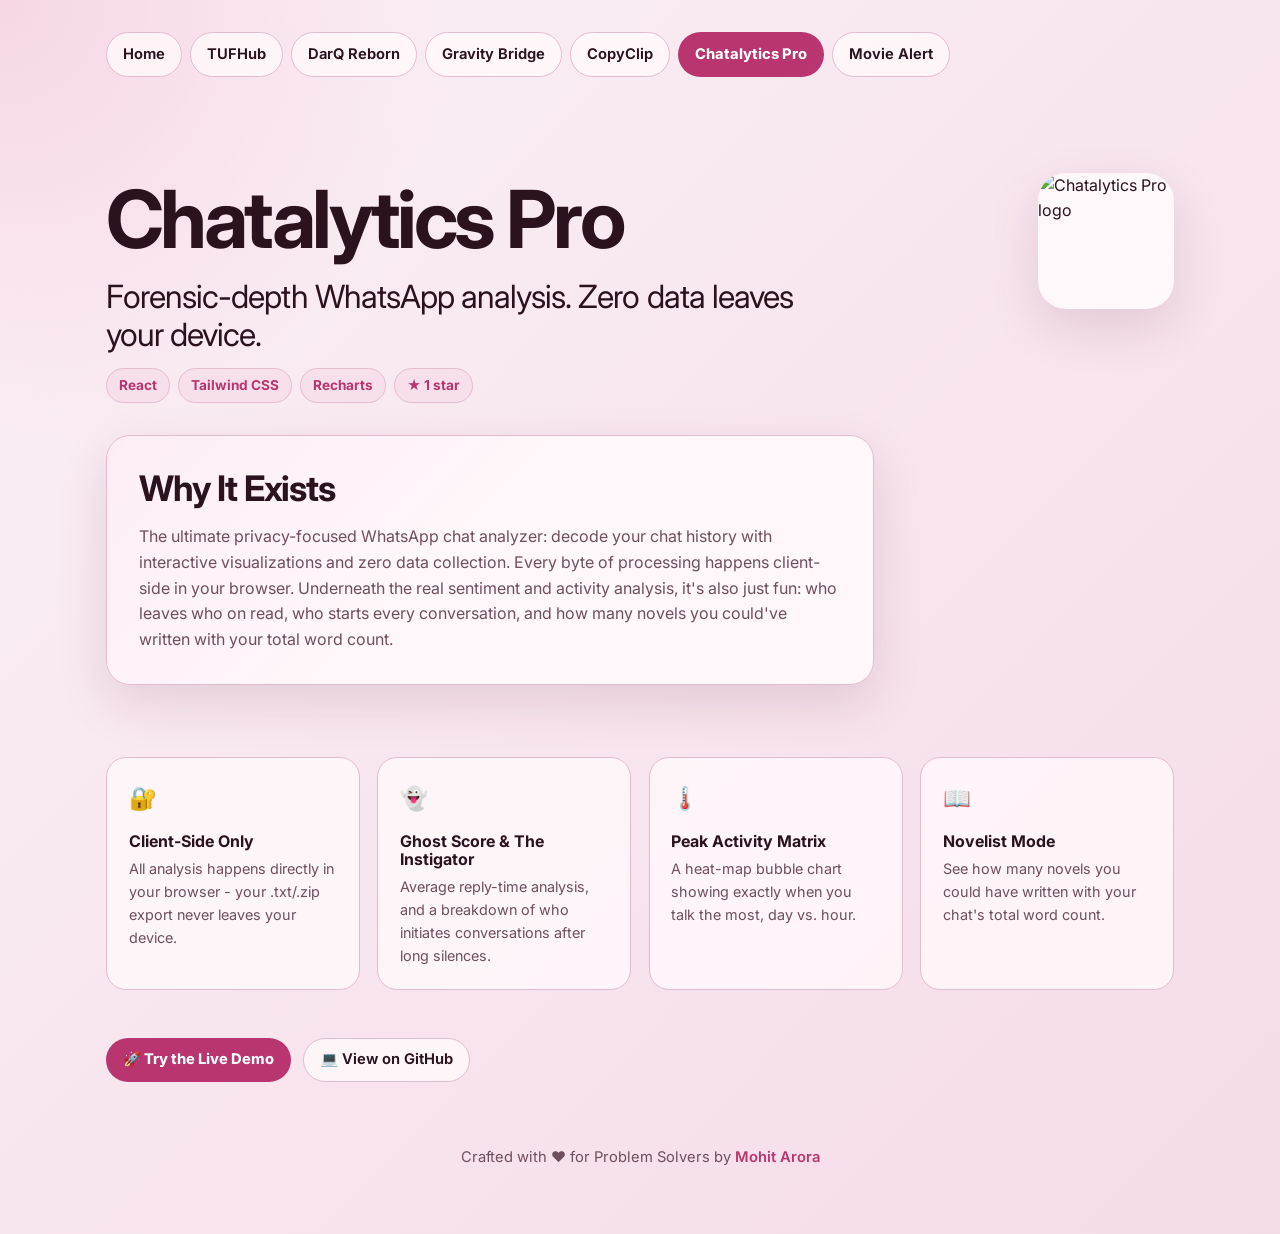
==== commit 18e1dc95: "feat: live GitHub star counts, richer hero copy, avatar/tagline sizing - Avatar and tagline bumped t" ====
--- a/chat-analyzer/index.html
+++ b/chat-analyzer/index.html
@@ -4,6 +4,17 @@
     <meta charset="UTF-8">
     <meta name="viewport" content="width=device-width, initial-scale=1.0">
     <title>Chatalytics Pro | Mohit Arora</title>
+    <meta name="description" content="Privacy-first WhatsApp chat analyzer - everything runs client-side, nothing leaves your device.">
+    <link rel="canonical" href="https://arora-sir.github.io/chat-analyzer/">
+    <meta property="og:type" content="website">
+    <meta property="og:title" content="Chatalytics Pro | Mohit Arora">
+    <meta property="og:description" content="Privacy-first WhatsApp chat analyzer - everything runs client-side, nothing leaves your device.">
+    <meta property="og:url" content="https://arora-sir.github.io/chat-analyzer/">
+    <meta property="og:image" content="https://raw.githubusercontent.com/Arora-Sir/chatalytics-pro/main/public/logo512.png">
+    <meta name="twitter:card" content="summary">
+    <meta name="twitter:title" content="Chatalytics Pro | Mohit Arora">
+    <meta name="twitter:description" content="Privacy-first WhatsApp chat analyzer - everything runs client-side, nothing leaves your device.">
+    <meta name="twitter:image" content="https://raw.githubusercontent.com/Arora-Sir/chatalytics-pro/main/public/logo512.png">
     <link rel="preconnect" href="https://fonts.googleapis.com">
     <link rel="preconnect" href="https://fonts.gstatic.com" crossorigin>
     <link href="https://fonts.googleapis.com/css2?family=Inter:wght@400;500;600;700;800&display=optional" rel="stylesheet">
@@ -48,6 +59,7 @@
                     <span class="meta-chip">React</span>
                     <span class="meta-chip">Tailwind CSS</span>
                     <span class="meta-chip">Recharts</span>
+                    <span class="meta-chip" data-repo-stars="Arora-Sir/chatalytics-pro">★ 1 star</span>
                 </div>
                 <section class="content-card">
                     <h2>Why It Exists</h2>
--- a/assets/style.css
+++ b/assets/style.css
@@ -168,10 +168,10 @@
   max-width: 44rem;
   margin: 0.8rem 0 0;
   color: var(--text);
-  font-size: clamp(1.2rem, 3.4vw, 1.6rem);
+  font-size: clamp(1.35rem, 4vw, 2rem);
   font-weight: 400;
-  line-height: 1.25;
-  letter-spacing: -0.02em;
+  line-height: 1.2;
+  letter-spacing: -0.03em;
 }
 
 h2 {
@@ -316,7 +316,7 @@
 .hero-media .pill { justify-content: center; }
 
 .avatar {
-  width: clamp(7.5rem, 20vw, 11rem);
+  width: clamp(8rem, 22vw, 13rem);
   aspect-ratio: 1;
   border: 1px solid var(--outline);
   border-radius: 2rem;
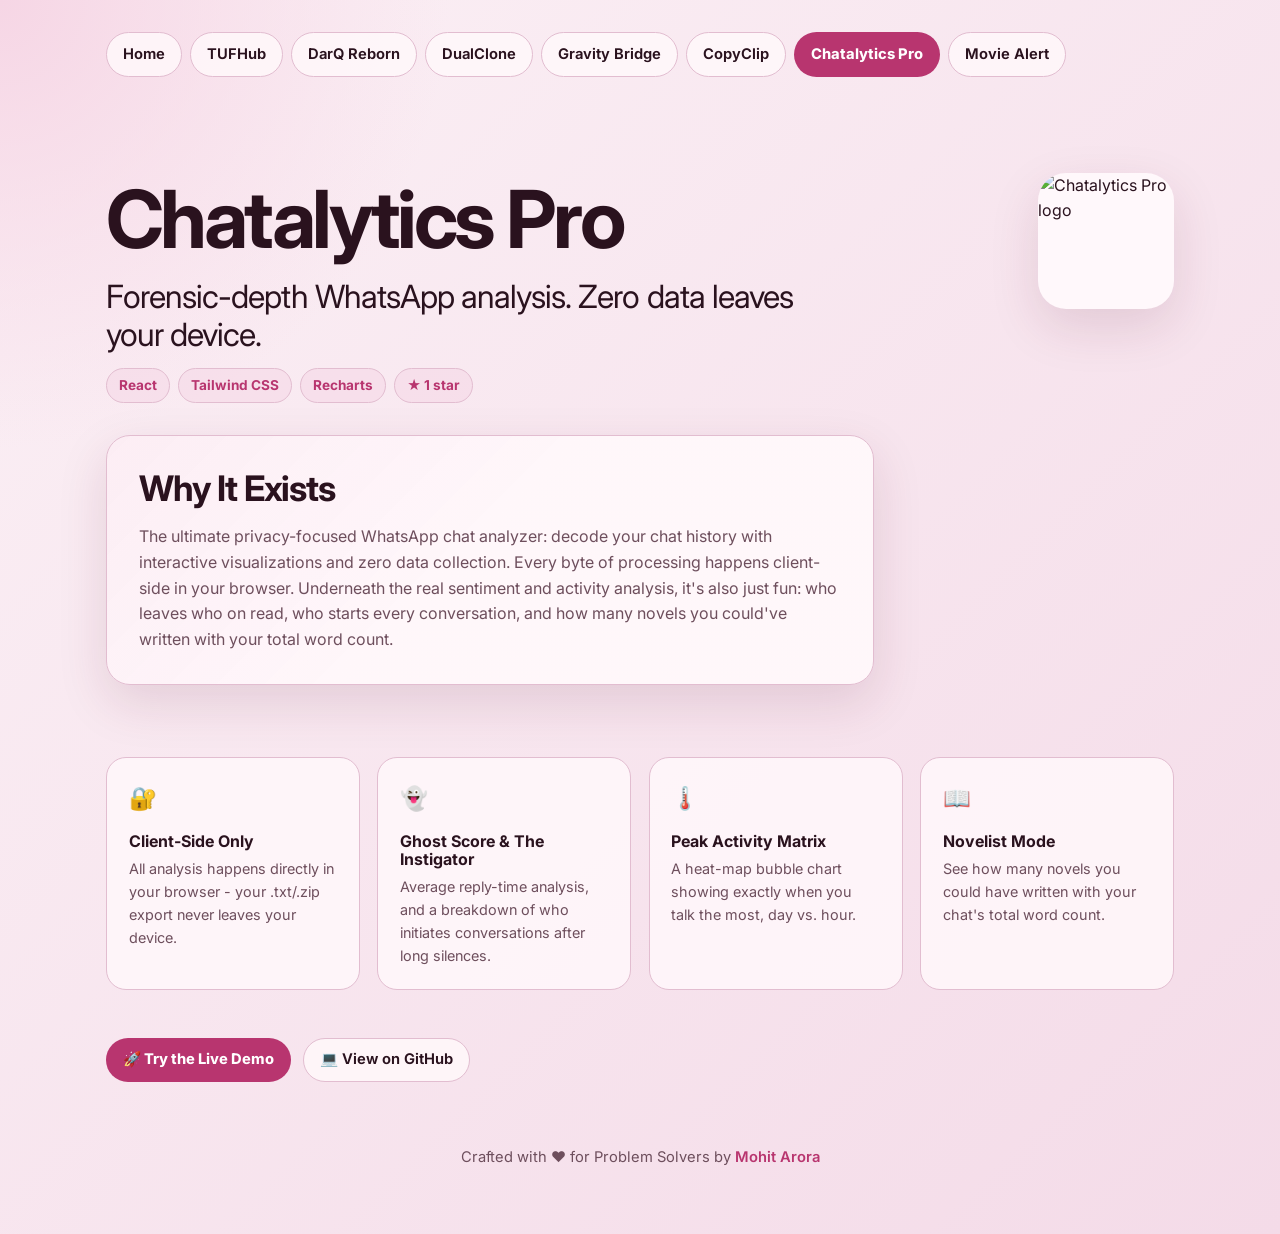
==== commit 8f06c18b: "feat: add the DualClone project page and card" ====
--- a/chat-analyzer/index.html
+++ b/chat-analyzer/index.html
@@ -28,6 +28,7 @@
             <a class="pill" href="../">Home</a>
             <a class="pill" href="../tufhub/">TUFHub</a>
             <a class="pill" href="../darq-reborn/">DarQ Reborn</a>
+            <a class="pill" href="../dualclone/">DualClone</a>
             <a class="pill" href="../gravity-bridge/">Gravity Bridge</a>
             <a class="pill" href="../copyclip/">CopyClip</a>
             <a class="pill primary" href="../chat-analyzer/" aria-current="page">Chatalytics Pro</a>
@@ -40,6 +41,7 @@
                     <a href="../">Home</a>
                     <a href="../tufhub/">TUFHub</a>
                     <a href="../darq-reborn/">DarQ Reborn</a>
+                    <a href="../dualclone/">DualClone</a>
                     <a href="../gravity-bridge/">Gravity Bridge</a>
                     <a href="../copyclip/">CopyClip</a>
                     <a href="../chat-analyzer/" class="current" aria-current="page">Chatalytics Pro</a>
--- a/assets/style.css
+++ b/assets/style.css
@@ -61,6 +61,12 @@
   --primary: #6d3fc2; --primary-soft: #e3d4f7; --outline: #cbb8e6;
   --shadow: 0 18px 50px rgb(60 30 90 / 13%);
 }
+body.theme-dualclone {
+  --bg: #eff5fd; --surface: #f8fbff; --surface-strong: #d9e6f8;
+  --text: #121c2e; --muted: #4a5b73;
+  --primary: #1f6fd6; --primary-soft: #d3e4fa; --outline: #b9cfee;
+  --shadow: 0 18px 50px rgb(20 50 110 / 13%);
+}
 body.theme-gravity-bridge {
   --bg: #eef9fa; --surface: #f7fdfd; --surface-strong: #d8eef0;
   --text: #112628; --muted: #4a6b6e;
